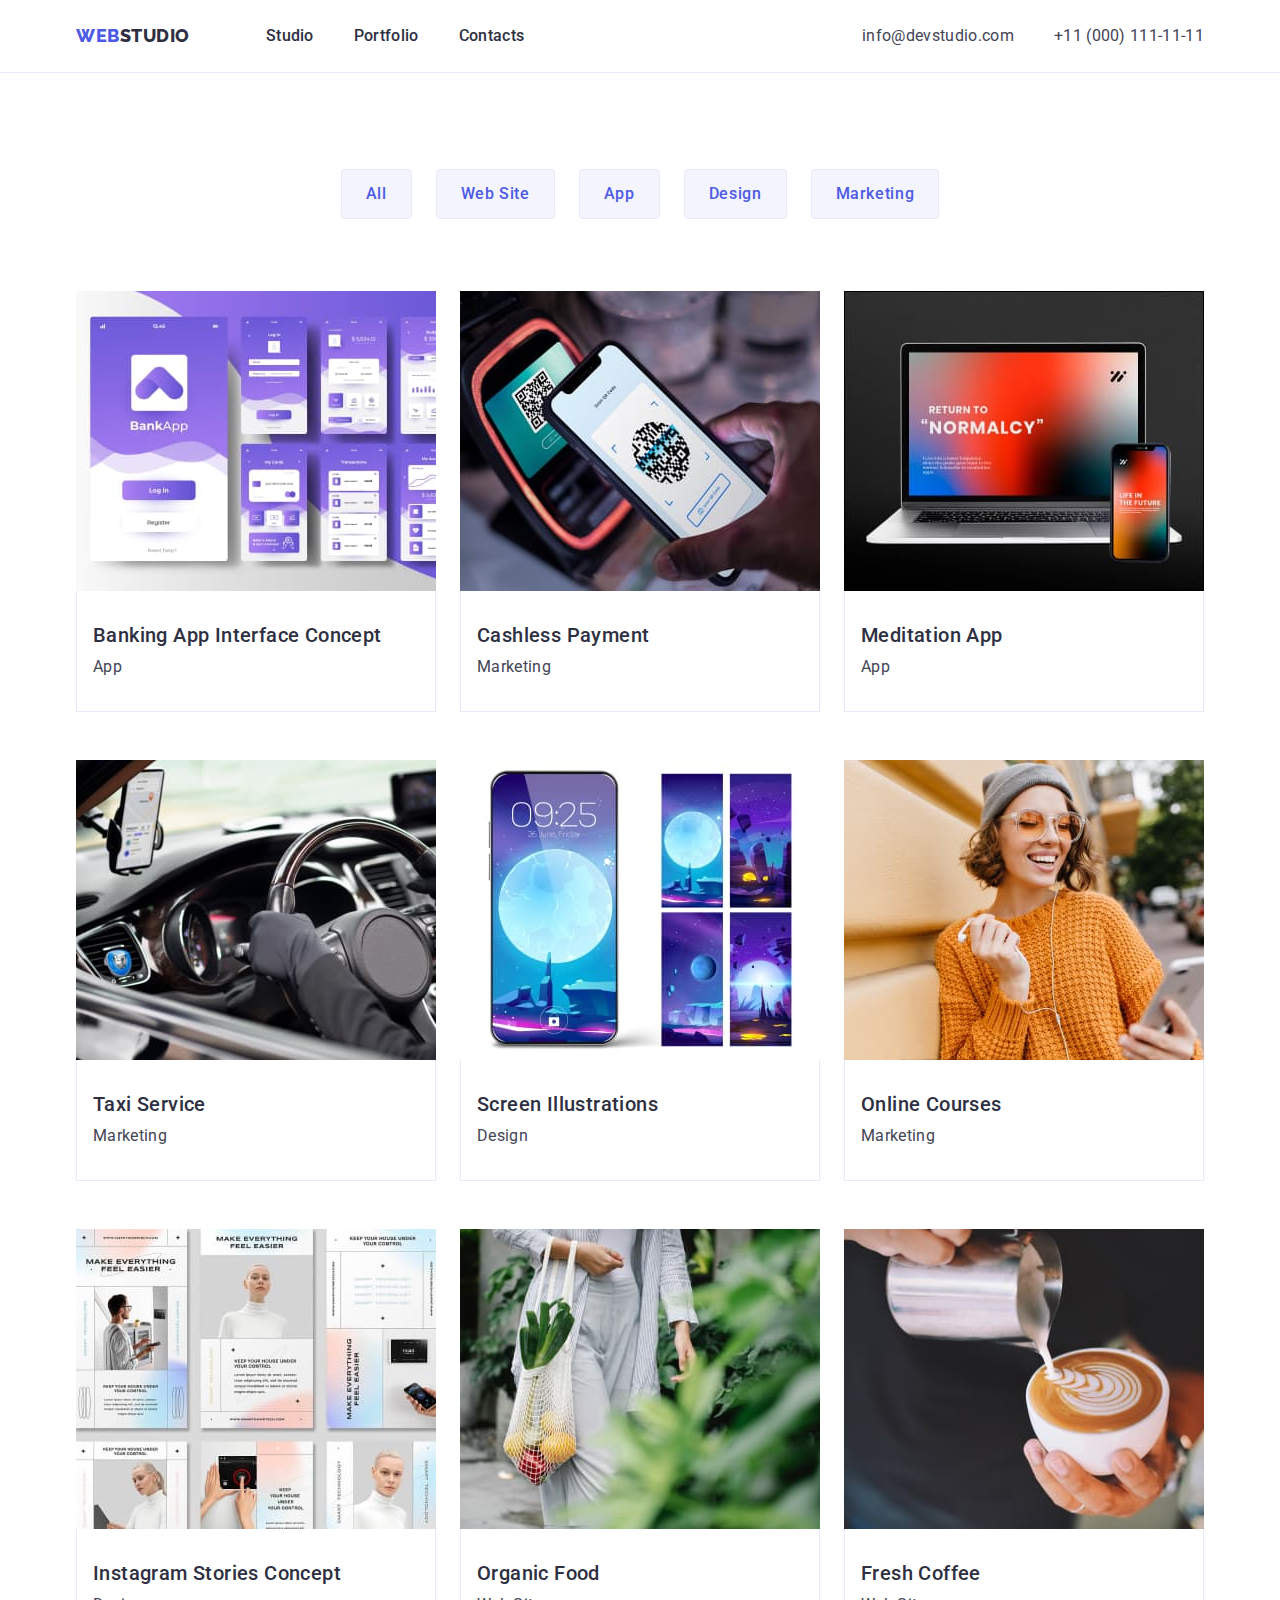
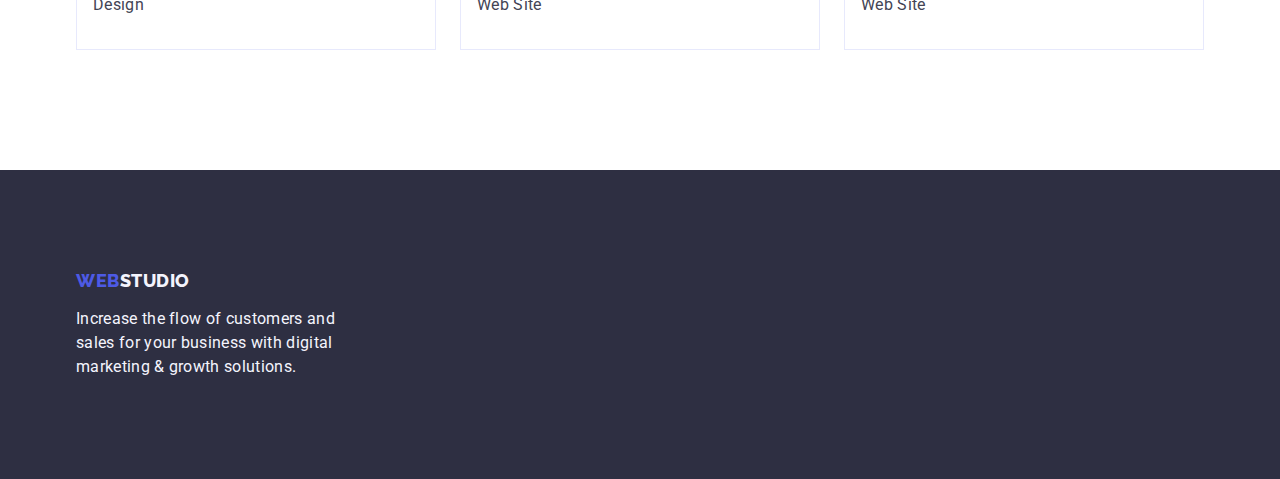
==== portfolio.html @ a6e62bc6 "Initial commit" ====
<!DOCTYPE html>
<html lang="en">

<head>
	<meta charset="UTF-8">
	<meta http-equiv="X-UA-Compatible" content="IE=edge">
	<meta name="viewport" content="width=device-width, initial-scale=1.0">
	<title>Portfolio</title>
	<link rel="preconnect" href="https://fonts.googleapis.com">
	<link rel="preconnect" href="https://fonts.gstatic.com" crossorigin>

	<link
		href="https://fonts.googleapis.com/css2?family=Raleway:wght@800&family=Roboto:wght@400;500;700;900&display=swap"
		rel="stylesheet">

		<link href="https://cdnjs.cloudflare.com/ajax/libs/modern-normalize/1.1.0/modern-normalize.min.css" rel="stylesheet">

	<link rel="stylesheet" href="./css/styles.css">
</head>

<body>
	<header class="header">
		<div class="container item">
			<nav class="header-nav list">
				<a class="header-logo link" href="./index.html"> Web<span class="header-logo-accent">Studio</span></a>
				<ul class="header-nav-list">

					<li class="header-nav-item">
						<a href="./index.html" class="header-nav-link link ">Studio</a>
					</li>
					<li class="header-nav-item">
						<a href="./portfolio.html" class="header-nav-link link">Portfolio</a>
					</li>
					<li class="header-nav-item">
						<a href="" class="header-nav-link link">Contacts</a>
					</li>
				</ul>
			</nav>
			<address class="header-contact">
				<ul class="header-list">
					<li class="header-list-item">
						<a class="header-list-link link" href="mailto:info@devstudio.com">info@devstudio.com</a>
					</li>
					<li class="header-list-item">
						<a class="header-list-link link text" href="tel:+110001111111">+11 (000) 111-11-11</a>
					</li>
				</ul>
			</address>
		</div>
	</header>

	<main>
		<section class="portfl">
			<div class="container">
				<h1 hidden class="portfl-title visually-hidden">Portfolio</h1>

				<ul class="portfl-menu list">
					<li class="portfl-menu-item">
						<button class="portfl-btn btn" type="button">All</button>
					</li>
					<li class="portfl-menu-item ">
						<button class="portfl-btn btn" type="button">Web Site</button>
					</li>
					<li class="portfl-menu-item">
						<button class="portfl-btn btn" type="button">App</button>
					</li>
					<li class="portfl-menu-item">
						<button class="portfl-btn btn" type="button">Design</button>
					</li>
					<li class="portfl-menu-item">
						<button class="portfl-btn btn" type="button">Marketing</button>
					</li>
				</ul>

				<ul class="portfl-list">

					<li class="portfl-list-item">
						<a class="portfl-list-link link" href="" >
							<img src="./images/portfolio/banking-app.jpg" class="portfl-list-img" width="360" height="300"
								alt="Banking application interface">
							<div class="portfl-content">
								<h2 class="portfl-tetle subtitle">Banking App Interface Concept</h2>
								<p class="portfl-link-text text">App</p>
							</div>
						</a>

					</li>

					<li class="portfl-list-item">
						<a class="portfl-list-link link" href="">
							<img src="./images/portfolio/cashless-payment.jpg" class="portfl-list-img" width="360" height="300"
								alt="Cashless Payment">
							<div class="portfl-content">
								<h2 class="portfl-tetle subtitle">Cashless Payment</h2>
								<p class="portfl-link-text text">Marketing</p>
							</div>
						</a>
					</li>

					<li class="portfl-list-item">
						<a class="portfl-list-link link" href="">
							<img src="./images/portfolio/meditation-app.jpg" class="portfl-list-img" width="360" height="300"
								alt="Meditation App">
							<div class="portfl-content">
								<h2 class="portfl-tetle subtitle">Meditation App</h2>
								<p class="portfl-link-text text"> App</p>
							</div>
						</a>
					</li>

					<li class="portfl-list-item">
						<a class="portfl-list-link link" href="">
							<img src="./images/portfolio/taxi-service.jpg" class="portfl-list-img" width="360" height="300"
								alt="Taxi Service">
							<div class="portfl-content">
								<h2 class="portfl-tetle subtitle">Taxi Service</h2>
								<p class="portfl-link-text text">Marketing</p>
							</div>
						</a>
					</li>

					<li class="portfl-list-item">
						<a class="portfl-list-link link" href="">
							<img src="./images/portfolio/screen-illustrations.jpg" class="portfl-list-img" width="360"
								height="300" alt="Screen Illustrations">
							<div class="portfl-content">
								<h2 class="portfl-tetle subtitle">Screen Illustrations</h2>
								<p class="portfl-link-text text">Design</p>
							</div>
						</a>
					</li>

					<li class="portfl-list-item">
						<a class="portfl-list-link link" href="">
							<img src="./images/portfolio/online-courses.jpg" class="portfl-list-img" width="360" height="300"
								alt="Online Courses">
							<div class="portfl-content">
								<h2 class="portfl-tetle subtitle">Online Courses</h2>
								<p class="portfl-link-text text">Marketing</p>
							</div>
						</a>
					</li>

					<li class="portfl-list-item">
						<a class="portfl-list-link link" href="">
							<img src="./images/portfolio/inst-stor-concept.jpg" class="portfl-list-img" width="360"
								height="300" alt="Instagram Stories Concept">
							<div class="portfl-content">
								<h2 class="portfl-tetle subtitle">Instagram Stories Concept</h2>
								<p class="portfl-link-text text">Design</p>
							</div>
						</a>
					</li>

					<li class="portfl-list-item">
						<a class="portfl-list-link link" href="">
							<img src="./images/portfolio/organic-food.jpg" class="portfl-list-img" width="360" height="300"
								alt="Organic Food">
							<div class="portfl-content">
								<h2 class="portfl-tetle subtitle">Organic Food</h2>
								<p class="portfl-link-text text">Web Site</p>
							</div>
						</a>
					</li>

					<li class="portfl-list-item">
						<a class="portfl-list-link link" href="">
							<img src="./images/portfolio/fresh-coffee.jpg" class="portfl-list-img" width="360" height="300"
								alt="Fresh Coffee">
							<div class="portfl-content">
								<h2 class="portfl-tetle subtitle">Fresh Coffee</h2>
								<p class="portfl-link-text text">Web Site</p>
							</div>
						</a>
					</li>
				</ul>
			</div>
		</section>
	</main>

	<footer class="footer ">
		<div class="container">
			<a class="footer-logo link" href="./index.html">Web<span class="footer-logo-accent">Studio</span></a>
			<p class="footer-text text">Increase the flow of customers and sales for your business with digital marketing &
				growth solutions.</p>
		</div>
	</footer>
</body>

</html>
---- css/styles.css ----
/*------ Змінні------*/
:root {
	--main-color: #434455;
	--secondary-color: #2e2f42;
	--contrasting-color: #ffffff;
	--accent-color: #4d5ae5;
	--lighting-color: #f4f4fd;

	--bg-main-color: #ffffff;
	--bg-accent-color: #e7e9fc;
	--bg-modal-color: #fcfcfc;
	--bg-hover-btn: #404bbf;
}
/*------ Загальні стилі------*/
body {
	background-color: var(--bg-main-color);
	color: var(--main-color);
	font-weight: 400;
	font-style: normal;
	font-size: 16px;
	font-family: "Roboto", sans-serif;
	line-height: 1.5;
	letter-spacing: 0.02em;
	text-decoration: none;
	text-transform: none;
}

h1,
h2,
h3,
h4,
h5,
h6,
p {
	margin: 0;
}
ul {
	margin: 0;
	padding: 0;
	list-style: none;
}
img {
	display: block;
	max-width: 100%;
}

.container {
	width: 1158px;
	margin-right: auto;
	margin-left: auto;
	padding-right: 15px;
	padding-left: 15px;
}
.section {
	padding-top: 120px;
	padding-bottom: 120px;
}

.visually-hidden {
	position: absolute;
	overflow: hidden;
	clip: rect(0 0 0 0);
	width: 1px;
	height: 1px;
	margin: -1px;
	padding: 0;
	border: 0;
	white-space: nowrap;
	clip-path: inset(50%);
}
/* ------h2 */
.section-title {
	color: var(--secondary-color);
	font-weight: 700;
	font-size: 36px;
	line-height: 1.11;
	letter-spacing: 0.02em;
	text-transform: capitalize;
}
/* ------h3 */
.subtitle {
	color: var(--secondary-color);
	font-weight: 500;
	font-size: 20px;
	line-height: 1.2;
	letter-spacing: 0.02em;
}
/* ------Oписовий текст */
.deck {
	font-weight: 500;
	font-size: 16px;
	line-height: 24px;
	letter-spacing: 0.02em;
}
/* ------button */
.btn {
	border: none;
	color: var(--contrasting-color);
	font-weight: 500;
	font-size: 16px;
	font-family: "Roboto", sans-serif;
	line-height: 1.5;
	letter-spacing: 0.04em;
	cursor: pointer;
}
/* ----small text-- */
.text {
	font-weight: 400;
	font-size: 16px;
	line-height: 1.5;
	letter-spacing: 0.02em;
}

.link {
	text-decoration: none;
}
/*----- header -----*/
.header {
	border-bottom: 1px solid #e7e9fc;
}
.item {
	display: flex;
	justify-content: space-between;
	align-items: center;
}
.header-nav {
	display: flex;
	align-items: center;
}
.header-nav-list {
	display: flex;
	gap: 40px;
}
.header-list {
	display: flex;
	gap: 40px;
}
.header-contact {
	font-style: normal;
}
.header-logo {
	margin-right: 76px;
	padding-top: 24px;
	padding-bottom: 24px;
}
.header-logo,
.footer-logo {
	color: var(--accent-color);
	font-weight: 800;
	font-size: 18px;
	font-family: "Raleway", sans-serif;
	line-height: 1.17;
	letter-spacing: 0.03em;
	text-decoration: none;
	text-transform: uppercase;
}
.header-logo-accent {
	color: var(--secondary-color);
}
.header-nav-link {
	display: inline-block;
	padding-top: 24px;
	padding-bottom: 24px;
	color: var(--secondary-color);
	font-weight: 500;
	font-size: 16px;
	line-height: 1.5;
	letter-spacing: 0.02em;
}
.header-nav-link:hover,
.header-nav-link:focus,
.header-list-link:hover,
.header-list-link:focus {
	color: var(--bg-hover-btn);
}
.header-list-link {
	padding-top: 24px;
	padding-bottom: 24px;
	color: var(--main-color);
	font-style: normal;
}
/*------ footer------*/
.footer {
	padding-top: 100px;
	padding-bottom: 100px;
	background-color: var(--secondary-color);
}
.footer-logo {
	display: inline-block;
	margin-bottom: 16px;
}
.footer-logo-accent {
	color: var(--lighting-color);
}

.footer-text {
	max-width: 264px;
	color: var(--lighting-color);
}
/*------ main------*/
/*----- hero -----*/
.hero {
	padding: 188px 0;
	background-color: var(--secondary-color);
}
.hero-title {
	max-width: 496px;
	margin: 0 auto;
	color: #ffffff;
	font-weight: 700;
	font-size: 56px;
	line-height: 1.07;
	letter-spacing: 0.02em;
	text-align: center;
	margin-bottom: 48px;
}
.hero-button {
	display: block;
	min-width: 169px;
	height: 56px;
	margin: 0 auto;
	border: none;
	border-radius: 4px;
	background-color: var(--accent-color);
	cursor: pointer;
}
.hero-button:hover,
.hero-button:focus {
	background-color: var(--bg-hover-btn);
}
/*------ about------*/
.about-list {
	display: flex;
	gap: 24px;
}
.about-list-item {
	width: calc((100% - 72px) / 4);
}
.about-list-title {
	margin-bottom: 8px;
}
/*------ work------*/
.work {
	padding-top: 0;
}
.work-title {
	margin-bottom: 72px;
	text-align: center;
}
.work-list {
	display: flex;
	gap: 24px;
	background-color: var(--contrasting-color);
}
.work-lis-item {
	width: calc((100% - 48px) / 3);
}
.work-lis-img {
	display: block;
}
/*------ team------*/
.team {
	background-color: var(--lighting-color);
}
.team-title {
	margin-bottom: 72px;
	text-align: center;
}
.team-list {
	display: flex;
	gap: 24px;
}
.team-list-item {
	width: calc((100% - 72px) / 4);
	border-radius: 0px 0px 4px 4px;
	background: #ffffff;
	background-color: var(--contrasting-color);
	box-shadow: 0px 1px 6px rgba(46, 47, 66, 0.08), 0px 1px 1px rgba(46, 47, 66, 0.16),
		0px 2px 1px rgba(46, 47, 66, 0.08);
}
.team-list-item:hover {
	order: 1;
}
.tiam-content {
	padding: 32px 16px;
}
.team-list-title {
	margin-bottom: 8px;
	text-align: center;
}
.team-list-title,
.team-list-text {
	text-align: center;
}

/*------ portfolio------*/
.portfl {
	padding-top: 96px;
	padding-bottom: 120px;
}
.portfl-menu {
	display: flex;
	gap: 24px;
	justify-content: center;
	margin-bottom: 72px;
}
.portfl-btn {
	padding: 12px 24px;
	border: 1px solid var(--bg-accent-color);
	border-radius: 4px;
	background-color: var(--lighting-color);
	color: var(--accent-color);
	cursor: pointer;
}
.portfl-btn:hover,
.portfl-btn:focus {
	border: 1px solid transparent;
	background-color: var(--bg-hover-btn);
	color: var(--contrasting-color);
	box-shadow: 0px 3px 1px rgba(0, 0, 0, 0.1), 0px 2px 1px rgba(0, 0, 0, 0.08), 0px 2px 2px rgba(0, 0, 0, 0.12);
}
.portfl-list {
	display: flex;
	flex-wrap: wrap;
	row-gap: 48px;
	column-gap: 24px;
}
.portfl-list-item {
	width: calc((100% - 48px) / 3);
}
.portfl-content {
	padding: 32px 16px;
	border: 1px solid var(--bg-accent-color);
	border-top: none;
}
.portfl-tetle {
	margin-bottom: 8px;
}
.portfl-link-text {
	color: #434455;
}
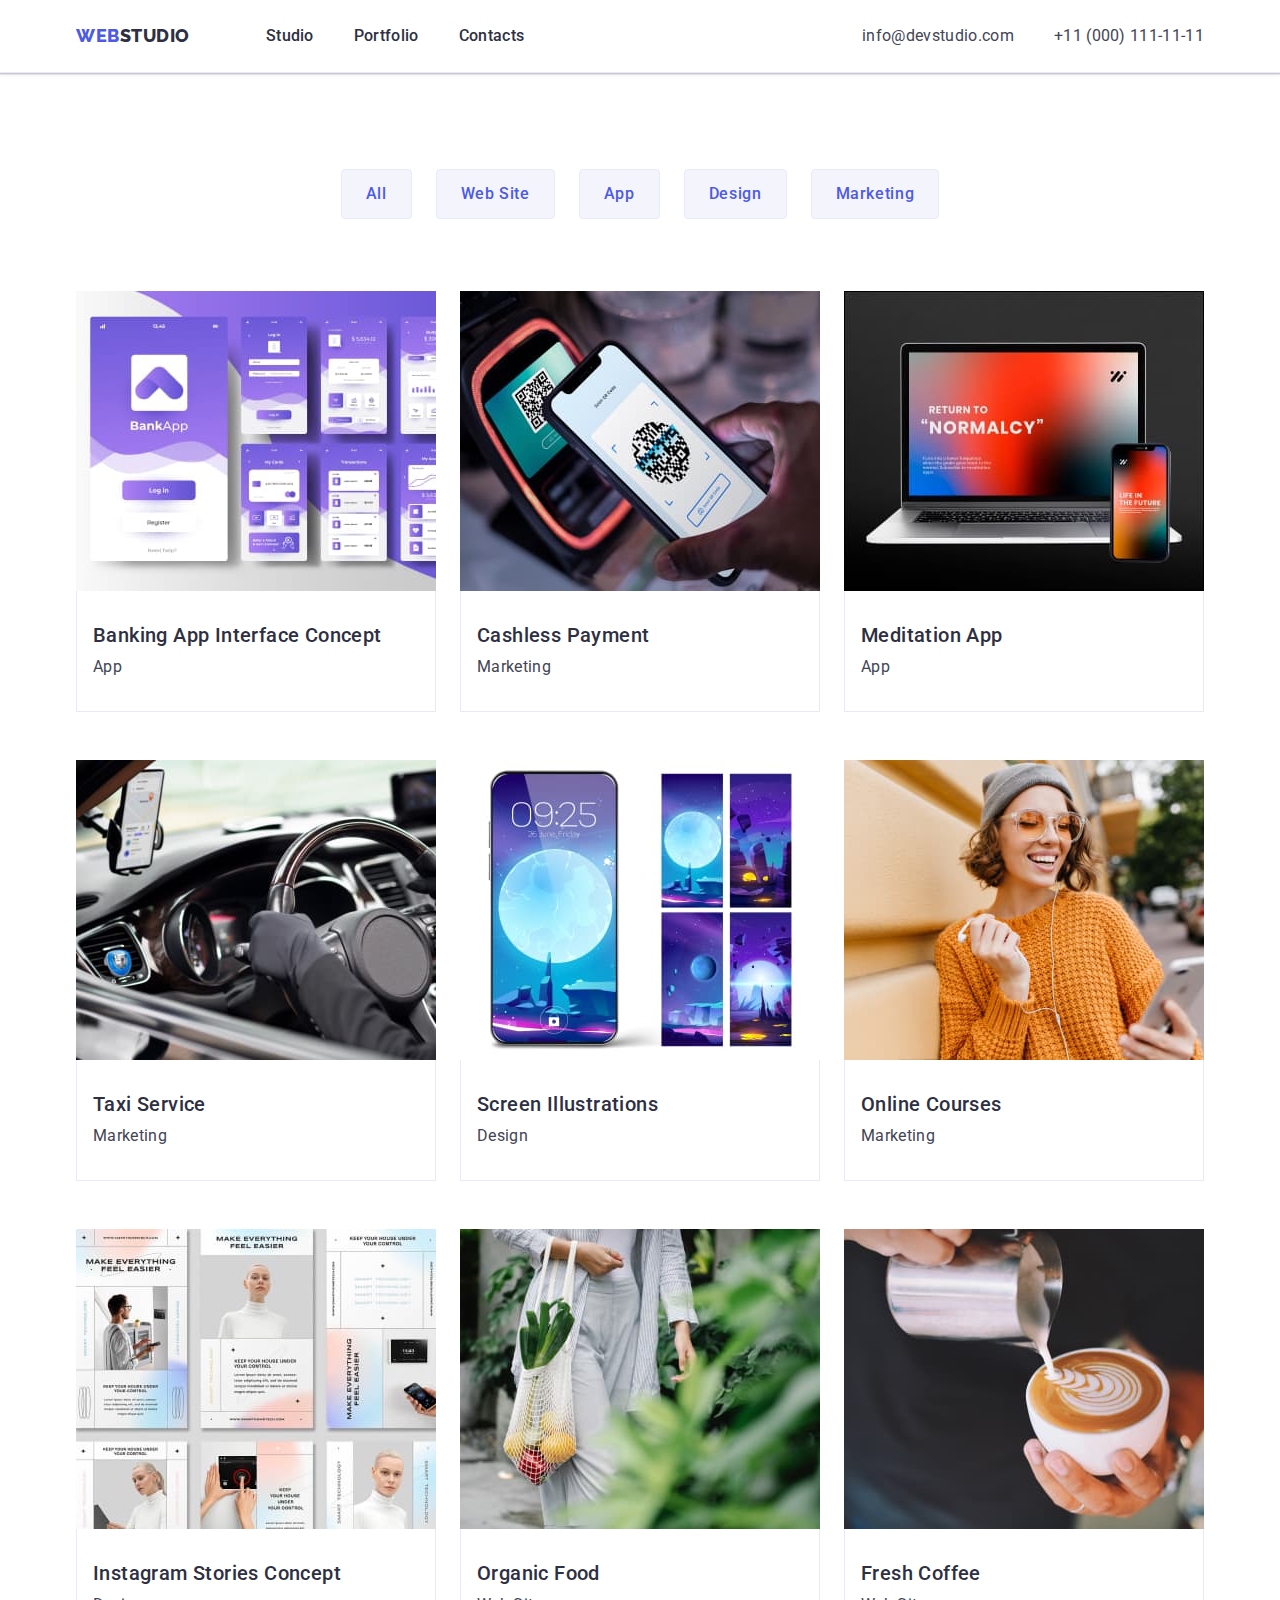
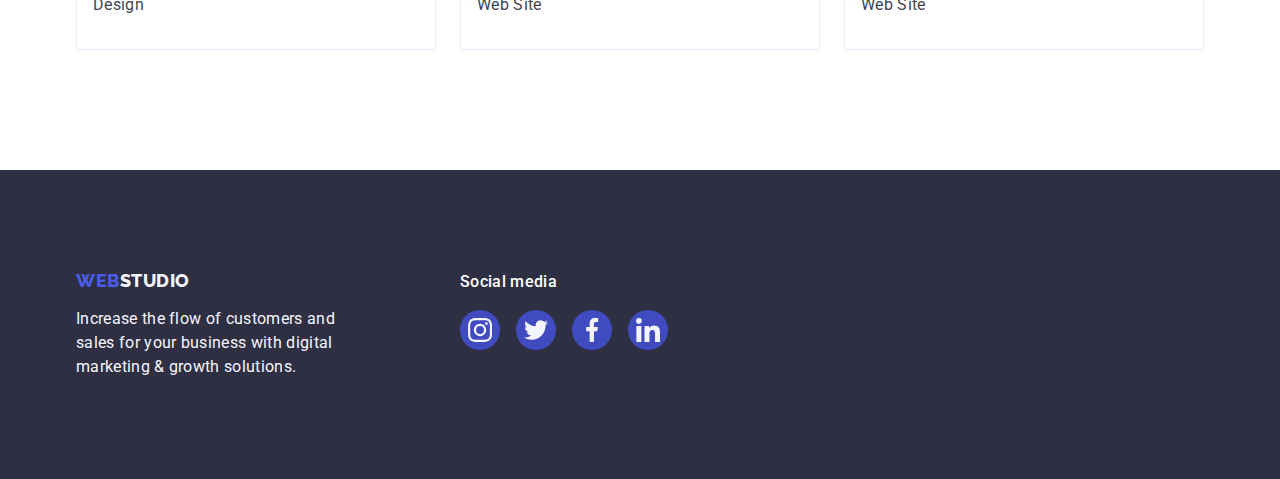
==== commit 8fd5247b: "home-work" ====
--- a/portfolio.html
+++ b/portfolio.html
@@ -13,7 +13,7 @@
 		href="https://fonts.googleapis.com/css2?family=Raleway:wght@800&family=Roboto:wght@400;500;700;900&display=swap"
 		rel="stylesheet">
 
-		<link href="https://cdnjs.cloudflare.com/ajax/libs/modern-normalize/1.1.0/modern-normalize.min.css" rel="stylesheet">
+	<link href="https://cdnjs.cloudflare.com/ajax/libs/modern-normalize/1.1.0/modern-normalize.min.css" rel="stylesheet">
 
 	<link rel="stylesheet" href="./css/styles.css">
 </head>
@@ -75,7 +75,7 @@
 				<ul class="portfl-list">
 
 					<li class="portfl-list-item">
-						<a class="portfl-list-link link" href="" >
+						<a class="portfl-list-link link" href="">
 							<img src="./images/portfolio/banking-app.jpg" class="portfl-list-img" width="360" height="300"
 								alt="Banking application interface">
 							<div class="portfl-content">
@@ -179,10 +179,51 @@
 	</main>
 
 	<footer class="footer ">
-		<div class="container">
-			<a class="footer-logo link" href="./index.html">Web<span class="footer-logo-accent">Studio</span></a>
-			<p class="footer-text text">Increase the flow of customers and sales for your business with digital marketing &
-				growth solutions.</p>
+		<div class="container wrapper">
+			<div class="footer-logo-block">
+				<a class="footer-logo link" href="./index.html">Web<span class="footer-logo-accent">Studio</span></a>
+				<p class="footer-text text">Increase the flow of customers and sales for your business with digital
+					marketing &
+					growth solutions.</p>
+			</div>
+			<section class="footer-social">
+				<h2 class="footer-social-title">Social media</h2>
+
+				<ul class="footer-social-item">
+					<li class="footer-social-list">
+						<a href="" class="footer-social-link" target="_blank" rel="noopener noreferrer"
+							aria-label="Icon Instagram">
+							<svg class="footer-social-icon" width="24" height="24">
+								<use href="./images/icons.svg#instagram"></use>
+							</svg>
+						</a>
+					</li>
+					<li class="footer-social-list">
+						<a href="" class="footer-social-link" target="_blank" rel="noopener noreferrer"
+							aria-label="Icon Twitter">
+							<svg class="footer-social-icon" width="24" height="24">
+								<use href="./images/icons.svg#twitter"></use>
+							</svg>
+						</a>
+					</li>
+					<li class="footer-social-list">
+						<a href="" class="footer-social-link" target="_blank" rel="noopener noreferrer"
+							aria-label="Icon Facebook">
+							<svg class="footer-social-icon" width="24" height="24">
+								<use href="./images/icons.svg#facebook"></use>
+							</svg>
+						</a>
+					</li>
+					<li class="footer-social-list">
+						<a href="" class="footer-social-link" target="_blank" rel="noopener noreferrer"
+							aria-label="Icon Linkedin">
+							<svg class="footer-social-icon" width="24" height="24">
+								<use href="./images/icons.svg#linkedin"></use>
+							</svg>
+						</a>
+					</li>
+				</ul>
+			</section>
 		</div>
 	</footer>
 </body>
--- a/css/styles.css
+++ b/css/styles.css
@@ -10,6 +10,9 @@
 	--bg-accent-color: #e7e9fc;
 	--bg-modal-color: #fcfcfc;
 	--bg-hover-btn: #404bbf;
+	--bg-hero: rgba(46, 47, 66, 0.7);
+	--bg-acent:#31D0AA;
+	--light-slate:#8E8F99;
 }
 /*------ Загальні стилі------*/
 body {
@@ -117,6 +120,9 @@
 /*----- header -----*/
 .header {
 	border-bottom: 1px solid #e7e9fc;
+	background-color: var(--bg-main-color);
+	box-shadow: 0px 2px 1px rgba(46, 47, 66, 0.08), 0px 1px 1px rgba(46, 47, 66, 0.16),
+		0px 1px 6px rgba(46, 47, 66, 0.08);
 }
 .item {
 	display: flex;
@@ -185,6 +191,16 @@
 	padding-bottom: 100px;
 	background-color: var(--secondary-color);
 }
+.wrapper{
+	display: flex;
+	gap: 120px;
+}
+/* .footer-logo-block,
+.footer-social{
+	flex-grow: 1;
+	flex-shrink: 0;
+	flex-basis: 50%;
+} */
 .footer-logo {
 	display: inline-block;
 	margin-bottom: 16px;
@@ -197,22 +213,57 @@
 	max-width: 264px;
 	color: var(--lighting-color);
 }
+.footer-social-title{
+	margin-bottom: 16px;
+	color: var(--bg-main-color);
+	font-weight: 500;
+	font-size: 16px;
+}
+
+.footer-social-item {
+	display: flex;
+	gap:16px;
+	justify-content: center;
+	align-items: center;
+}
+.footer-social-list {
+}
+.footer-social-link {
+	display: flex;
+	justify-content: center;
+	align-items: center;
+	width: 40px;
+	height: 40px;
+	border-radius: 50%;
+	background-color: var(--bg-hover-btn);
+}
+.footer-social-link:hover,
+.footer-social-link:focus {
+	background-color: var(--bg-acent);}
+.footer-social-icon {
+}
+
 /*------ main------*/
 /*----- hero -----*/
 .hero {
+	max-width: 1440px;
+	margin: 0 auto;
 	padding: 188px 0;
-	background-color: var(--secondary-color);
+	background-image: linear-gradient(var(--bg-hero), var(--bg-hero)), url(../images/main/hero/people-office.jpg);
+	background-position: center;
+	background-size: cover;
+	background-repeat: no-repeat;
 }
 .hero-title {
 	max-width: 496px;
 	margin: 0 auto;
+	margin-bottom: 48px;
 	color: #ffffff;
 	font-weight: 700;
 	font-size: 56px;
 	line-height: 1.07;
 	letter-spacing: 0.02em;
 	text-align: center;
-	margin-bottom: 48px;
 }
 .hero-button {
 	display: block;
@@ -222,6 +273,7 @@
 	border: none;
 	border-radius: 4px;
 	background-color: var(--accent-color);
+	box-shadow: 0px 4px 4px rgba(0, 0, 0, 0.15);
 	cursor: pointer;
 }
 .hero-button:hover,
@@ -235,6 +287,16 @@
 }
 .about-list-item {
 	width: calc((100% - 72px) / 4);
+}
+.about-svg {
+	display: flex;
+	justify-content: center;
+	align-items: center;
+	margin-bottom: 8px;
+	padding-top: 24px;
+	padding-bottom: 24px;
+	border-radius: 4px;
+	background-color: var(--lighting-color);
 }
 .about-list-title {
 	margin-bottom: 8px;
@@ -279,7 +341,7 @@
 		0px 2px 1px rgba(46, 47, 66, 0.08);
 }
 .team-list-item:hover {
-	order: 1;
+	 /* order: 1;  */
 }
 .tiam-content {
 	padding: 32px 16px;
@@ -292,7 +354,69 @@
 .team-list-text {
 	text-align: center;
 }
-
+.team-list-text {
+	margin-bottom: 8px;
+}
+
+.team-social {
+	display: flex;
+	gap: 24px;
+	justify-content: center;
+	align-items: center;
+}
+.team-social-list {
+}
+.team-social-link {
+	display: flex;
+	justify-content: center;
+	align-items: center;
+	width: 40px;
+	height: 40px;
+	border-radius: 50%;
+	background-color: var(--bg-hover-btn);
+}
+.team-social-link:hover,
+.team-social-link:focus{
+	background-color: var(--bg-acent);
+}
+.team-social-icon {
+}
+
+
+/*------ customers------*/
+
+.customers {
+}
+.customers-title {
+	margin-bottom: 72px;
+	text-align: center;
+}
+.customers-item {
+	display: flex;
+	gap: 24px;
+	justify-content: center;
+	align-items: center;
+}
+.customers-list {
+	
+}
+.customers-link {
+	display: flex;
+	justify-content: center;
+	align-items: center;
+	padding: 16px 32px;
+	border: 1px solid var(--light-slate);
+	border-radius: 4px;
+	color:var(--light-slate) ;
+}
+.customers-link:hover,
+.customers-link:focus {
+	border: 1px solid var(--bg-hover-btn);
+	color: var(--bg-hover-btn);
+}
+.customers-icon {
+	fill:currentColor
+}
 /*------ portfolio------*/
 .portfl {
 	padding-top: 96px;
@@ -328,6 +452,10 @@
 .portfl-list-item {
 	width: calc((100% - 48px) / 3);
 }
+.portfl-list-item:hover{
+	border: 1px solid #F4F4FD;
+box-shadow: 0px 1px 6px rgba(46, 47, 66, 0.08), 0px 1px 1px rgba(46, 47, 66, 0.16), 0px 2px 1px rgba(46, 47, 66, 0.08);
+}
 .portfl-content {
 	padding: 32px 16px;
 	border: 1px solid var(--bg-accent-color);
